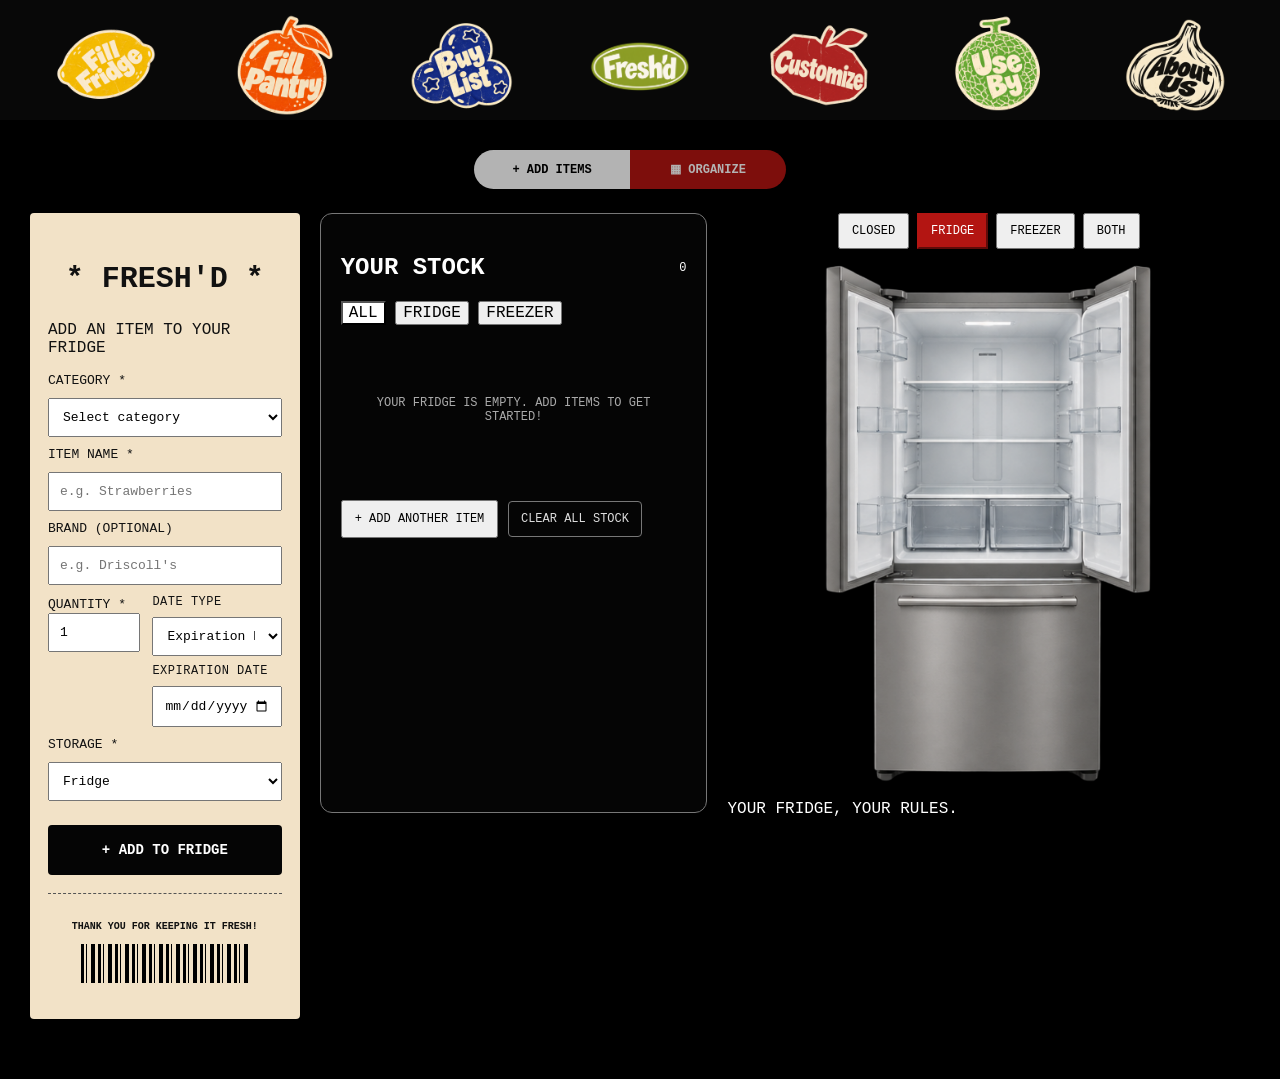
==== fill-fridge.html @ a3919ae3 "Copy Fresh'd from Mini Project 2 as the starting point Files copied unchanged from alisabhrs/mini-pr" ====
<!DOCTYPE html>
<html lang="en">
<head>
  <meta charset="UTF-8">
  <meta name="viewport" content="width=device-width, initial-scale=1.0">
  <title>Fill Fridge | Fresh'd</title>

  <link rel="stylesheet" href="css/style.css">
  <link rel="stylesheet" href="css/fill-fridge.css">

  <script src="js/fill-fridge.js" defer></script>
</head>

<body>

  <!-- NAVIGATION -->
  <header class="site-header">
    <nav class="sticker-nav" aria-label="Main navigation">

      <a href="fill-fridge.html">
        <img src="images/fill-fridge-button.png" alt="Fill Fridge">
      </a>

      <a href="fill-pantry.html">
        <img src="images/fill-pantry-button.png" alt="Fill Pantry">
      </a>

      <a href="buy-list.html">
        <img src="images/buy-list-button.png" alt="Buy List">
      </a>

      <a href="index.html" class="logo-link">
        <img src="images/freshd-logo.png" alt="Fresh'd Home">
      </a>

      <a href="customize.html">
        <img src="images/customize-button.png" alt="Customize">
      </a>

      <a href="use-by.html">
        <img src="images/use-by-button.png" alt="Use By">
      </a>

      <a href="about.html">
        <img src="images/about-button.png" alt="About Us">
      </a>

    </nav>
  </header>


  <main class="fridge-page">

    <!-- ADD ITEMS / ORGANIZE BUTTONS -->
    <div class="mode-switch" role="group" aria-label="Fridge mode">

      <button
        type="button"
        id="add-mode-btn"
        class="mode-btn active"
        aria-pressed="true">
        + ADD ITEMS
      </button>

      <button
        type="button"
        id="organize-mode-btn"
        class="mode-btn organize-btn"
        aria-pressed="false">
        ▦ ORGANIZE
      </button>

    </div>


    <div class="fridge-layout">

      <!-- LEFT: RECEIPT FORM -->
      <section class="receipt-panel" id="receipt-panel">

        <div class="receipt-header">
          <h1>* FRESH'D *</h1>
          <p>ADD AN ITEM TO YOUR FRIDGE</p>
        </div>

        <form id="food-form">

          <label for="food-category">CATEGORY *</label>
          <select id="food-category" required>
            <option value="">Select category</option>
            <option value="Fruit">Fruit</option>
            <option value="Vegetables">Vegetables</option>
            <option value="Dairy">Dairy & Eggs</option>
            <option value="Meat">Meat & Seafood</option>
            <option value="Drinks">Drinks</option>
            <option value="Frozen">Frozen Foods</option>
            <option value="Snacks">Snacks</option>
            <option value="Other">Other</option>
          </select>

          <label for="food-name">ITEM NAME *</label>
          <input
            type="text"
            id="food-name"
            placeholder="e.g. Strawberries"
            required
          >

          <label for="food-brand">BRAND (OPTIONAL)</label>
          <input
            type="text"
            id="food-brand"
            placeholder="e.g. Driscoll's"
          >

          <div class="form-row">

            <div>
              <label for="food-quantity">QUANTITY *</label>
              <input
                type="number"
                id="food-quantity"
                min="1"
                value="1"
                required
              >
            </div>

           
<div class="date-section">

  <label for="date-type">DATE TYPE</label>

  <select id="date-type">
    <option value="expiration">Expiration Date</option>
    <option value="purchased">Purchase Date</option>
    <option value="production">Production Date</option>
    <option value="none">No Date</option>
  </select>

  <div id="date-input-container">
    <label for="food-date" id="date-label">
      EXPIRATION DATE
    </label>

    <input type="date" id="food-date">
  </div>

</div>


          </div>

          <label for="storage">STORAGE *</label>
          <select id="storage" required>
            <option value="fridge">Fridge</option>
            <option value="freezer">Freezer</option>
          </select>

          <button type="submit" class="receipt-submit">
            + ADD TO FRIDGE
          </button>

        </form>

        <div class="receipt-footer">
          <p>THANK YOU FOR KEEPING IT FRESH!</p>
          <div class="barcode" aria-hidden="true"></div>
        </div>

      </section>


      <!-- MIDDLE: YOUR STOCK -->
      <section class="stock-panel" id="stock-panel">

        <div class="stock-heading">
          <h2>YOUR STOCK</h2>
          <span id="stock-count">0</span>
        </div>

        <div class="stock-filters" role="group" aria-label="Filter stock">
          <button type="button" class="filter-btn active" data-filter="all">
            ALL
          </button>

          <button type="button" class="filter-btn" data-filter="fridge">
            FRIDGE
          </button>

          <button type="button" class="filter-btn" data-filter="freezer">
            FREEZER
          </button>
        </div>

        <p class="organize-instructions" id="organize-instructions" hidden>
          Drag your food onto a shelf to organize your fridge!
        </p>

        <div id="stock-list" class="stock-list" aria-live="polite">
          <!-- Food items appear here through JavaScript -->
        </div>

        <button type="button" id="add-another-btn" class="add-another-btn">
          + ADD ANOTHER ITEM
        </button>

      </section>


      <!-- RIGHT: FRIDGE -->
      <section class="fridge-panel" aria-label="Interactive refrigerator">

        <div class="fridge-view-buttons" role="group" aria-label="Fridge view">

          <button type="button" data-view="closed">
            CLOSED
          </button>

          <button type="button" data-view="fridge" class="active">
            FRIDGE
          </button>

          <button type="button" data-view="freezer">
            FREEZER
          </button>

          <button type="button" data-view="both">
            BOTH
          </button>

        </div>

        <div class="fridge-container" id="fridge-container">

          <img
            id="fridge-image"
            src="images/fridge-opened.png"
            alt="Open stainless steel refrigerator"
            draggable="false"
          >

          <!-- Shelf drop zones -->
          <div class="drop-zone shelf-top"
               data-shelf="top"
               aria-label="Top shelf"></div>

          <div class="drop-zone shelf-middle"
               data-shelf="middle"
               aria-label="Middle shelf"></div>

          <div class="drop-zone shelf-bottom"
               data-shelf="bottom"
               aria-label="Bottom shelf"></div>

          <div class="drop-zone shelf-freezer"
               data-shelf="freezer"
               aria-label="Freezer drawer"></div>

        </div>

        <p class="fridge-hint">
          YOUR FRIDGE, YOUR RULES.
        </p>

      </section>

    </div>

  </main>

</body>
</html>
---- css/style.css ----
/* =========================================
   FRESH'D — GLOBAL STYLES
========================================= */

:root {
  --black: #0b0b0b;
  --cream: #f5f0e6;
  --olive: #687b43;
  --green: #8d9e26;
  --red: #c63e31;
  --yellow: #f0c65a;
  --muted: #aaa69d;
}

* {
  box-sizing: border-box;
}

html {
  scroll-behavior: smooth;
}

body {
  margin: 0;
  background: var(--black);
  color: var(--cream);
  font-family: Arial, Helvetica, sans-serif;
}

a {
  color: inherit;
}

button,
input,
select {
  font: inherit;
}

::selection {
  background: var(--yellow);
  color: var(--black);
}

/* =========================================
   SHARED STICKER NAVIGATION
========================================= */

.site-header {
  width: 100%;
  max-width: 1600px;
  margin: 0 auto;
  padding: 18px 40px 12px;
  position: relative;
  z-index: 100;
  background: #080808;
}

.sticker-nav {
  width: 100%;
  display: flex;
  align-items: center;
  justify-content: space-between;
  gap: clamp(4px, 1vw, 16px);
}

.sticker-nav a {
  display: flex;
  align-items: center;
  justify-content: center;
  flex: 1 1 0;
  min-width: 0;
  text-decoration: none;
  background: transparent;
  border: none;
  transition: transform 0.25s ease;
}

.sticker-nav a:hover {
  transform: translateY(-6px) rotate(-3deg);
}

.sticker-nav a:focus-visible {
  outline: 2px dashed var(--cream);
  outline-offset: 5px;
  border-radius: 8px;
}

.sticker-nav img {
  display: block;
  width: clamp(58px, 8vw, 120px);
  height: clamp(58px, 8vw, 120px);
  object-fit: contain;
}

.sticker-nav a[aria-current="page"] img {
  filter: drop-shadow(0 4px 0 rgba(255,255,255,0.12));
}

/* =========================================
   HOMEPAGE HERO
========================================= */

.home-hero {
  min-height: 730px;
  max-width: 1500px;
  margin: 0 auto;
  padding: 75px 7% 105px;
  display: grid;
  grid-template-columns: 1.1fr 0.9fr;
  align-items: center;
  gap: 45px;
  position: relative;
}

.home-hero-copy {
  position: relative;
  z-index: 2;
}

.home-eyebrow {
  font-size: 11px;
  font-weight: 800;
  letter-spacing: 3px;
  line-height: 1.7;
  text-transform: uppercase;
}

.home-hero h1 {
  margin: 28px 0;
  font-size: clamp(75px, 10vw, 155px);
  font-weight: 900;
  letter-spacing: -9px;
  line-height: 0.82;
}

.home-hero h1 span {
  color: var(--green);
}

.home-tagline {
  font-size: clamp(15px, 1.7vw, 23px);
  font-weight: 900;
  letter-spacing: 1px;
}

.home-description {
  max-width: 440px;
  color: #c8c5bd;
  font-size: 15px;
  line-height: 1.9;
}

.home-hero-actions {
  display: flex;
  flex-wrap: wrap;
  align-items: center;
  gap: 16px;
  margin-top: 30px;
}

.home-primary-btn {
  display: inline-flex;
  align-items: center;
  justify-content: center;
  padding: 17px 24px;
  background: var(--green);
  border: 2px solid var(--green);
  color: var(--black);
  font-size: 12px;
  font-weight: 900;
  letter-spacing: 1px;
  text-decoration: none;
  transition: transform 0.25s, background 0.25s;
}

.home-primary-btn:hover {
  background: var(--yellow);
  border-color: var(--yellow);
  transform: translateY(-4px);
}

.home-secondary-btn {
  font-size: 12px;
  font-weight: 900;
  letter-spacing: 1px;
  text-decoration: none;
  border-bottom: 2px solid var(--cream);
  padding-bottom: 6px;
}

.home-secondary-btn:hover {
  color: var(--yellow);
  border-color: var(--yellow);
}

.home-small-note {
  margin-top: 32px;
  font-size: 10px;
  color: var(--muted);
  letter-spacing: 3px;
}

/* =========================================
   INTERACTIVE FRIDGE
========================================= */

.home-fridge-area {
  position: relative;
  display: flex;
  flex-direction: column;
  align-items: center;
  justify-content: center;
  min-width: 0;
}

.home-fridge-button {
  display: block;
  width: min(100%, 430px);
  border: 0;
  padding: 0;
  background: transparent;
  cursor: pointer;
  filter: drop-shadow(0 28px 25px rgba(0,0,0,0.7));
  transition: transform 0.3s ease;
}

.home-fridge-button:hover {
  transform: scale(1.04) rotate(-1deg);
}

.home-fridge-button:focus-visible {
  outline: 3px dashed var(--yellow);
  outline-offset: 8px;
}

.home-fridge-button img {
  display: block;
  width: 100%;
  height: auto;
  max-height: 580px;
  object-fit: contain;
}

.home-fridge-sticker {
  position: absolute;
  top: 4%;
  right: 0;
  z-index: 2;
  width: 115px;
  height: 115px;
  display: flex;
  flex-direction: column;
  align-items: center;
  justify-content: center;
  background: var(--red);
  color: var(--cream);
  border: 3px dashed var(--cream);
  border-radius: 50%;
  font-size: 18px;
  font-weight: 900;
  text-align: center;
  transform: rotate(15deg);
  pointer-events: none;
}

.home-fridge-sticker span {
  font-size: 30px;
}

.home-fridge-hint {
  font-size: 10px;
  letter-spacing: 3px;
  color: var(--muted);
  text-align: center;
  margin-top: 24px;
}

/* =========================================
   MARQUEE
========================================= */

.home-marquee {
  overflow: hidden;
  background: var(--green);
  color: var(--black);
  padding: 19px 0;
  border-top: 2px solid var(--black);
  border-bottom: 2px solid var(--black);
}

.home-marquee-track {
  width: max-content;
  white-space: nowrap;
  font-size: clamp(18px, 3vw, 32px);
  font-weight: 900;
  letter-spacing: 4px;
  animation: freshdMarquee 22s linear infinite;
}

@keyframes freshdMarquee {
  from {
    transform: translateX(0);
  }

  to {
    transform: translateX(-50%);
  }
}

/* =========================================
   FEATURES
========================================= */

.home-features {
  max-width: 1500px;
  margin: 0 auto;
  padding: 110px 7%;
}

.home-section-heading {
  display: flex;
  align-items: end;
  justify-content: space-between;
  gap: 30px;
  margin-bottom: 45px;
}

.home-section-heading h2,
.home-stock-copy h2 {
  margin: 18px 0 0;
  font-size: clamp(50px, 7vw, 100px);
  font-weight: 900;
  letter-spacing: -5px;
  line-height: 0.9;
}

.home-section-heading h2 span,
.home-stock-copy h2 span {
  color: var(--green);
}

.home-section-heading > p {
  max-width: 270px;
  font-size: 12px;
  font-weight: 800;
  letter-spacing: 1px;
  line-height: 1.8;
}

.home-feature-grid {
  display: grid;
  grid-template-columns: repeat(4, minmax(0, 1fr));
  gap: 14px;
}

.home-feature-card {
  position: relative;
  display: flex;
  flex-direction: column;
  min-height: 360px;
  padding: 27px;
  text-decoration: none;
  border: 2px solid transparent;
  overflow: hidden;
  transition: transform 0.3s ease, box-shadow 0.3s ease;
}

.home-feature-card:hover {
  transform: translateY(-10px) rotate(-1deg);
  box-shadow: 10px 12px 0 rgba(255,255,255,0.1);
}

.feature-green {
  background: var(--green);
  color: #10140b;
}

.feature-cream {
  background: #e9dfc8;
  color: #17140e;
}

.feature-red {
  background: #c94d3d;
  color: #fff5e6;
}

.feature-dark {
  background: #292c22;
  color: #f5f0e6;
  border-color: #69764b;
}

.feature-number {
  font-size: 10px;
  font-weight: 900;
  letter-spacing: 2px;
}

.feature-icon {
  margin: 25px 0 12px;
  font-size: 65px;
}

.home-feature-card h3 {
  margin: 0 0 20px;
  font-size: clamp(32px, 3vw, 47px);
  font-weight: 900;
  line-height: 0.95;
  letter-spacing: -2px;
}

.home-feature-card p {
  max-width: 230px;
  margin: 0 0 30px;
  font-size: 13px;
  line-height: 1.7;
}

.feature-arrow {
  position: absolute;
  right: 23px;
  bottom: 18px;
  font-size: 28px;
  font-weight: 900;
}

/* =========================================
   STOCK SECTION
========================================= */

.home-stock-section {
  display: grid;
  grid-template-columns: 1fr 0.85fr;
  align-items: center;
  gap: 70px;
  padding: 110px max(7%, calc((100% - 1290px) / 2));
  background: #1a1e15;
}

.home-stock-copy > p:not(.home-eyebrow) {
  max-width: 430px;
  margin: 30px 0;
  color: #d0d1c7;
  font-size: 15px;
  line-height: 1.9;
}

/* =========================================
   RECEIPT
========================================= */

.home-stock-receipt {
  width: min(100%, 370px);
  justify-self: center;
  padding: 35px 30px;
  background: #f1e7d1;
  color: #17140e;
  text-align: center;
  box-shadow: 12px 12px 0 rgba(0,0,0,0.25);
  transform: rotate(2deg);
}

.home-receipt-top {
  font-size: 13px;
  font-weight: 900;
  letter-spacing: 4px;
}

.home-stock-receipt h3 {
  margin: 25px 0 15px;
  font-size: 50px;
  font-weight: 900;
  line-height: 0.9;
  letter-spacing: -2px;
}

.home-receipt-sub {
  font-size: 10px;
  font-weight: 800;
  letter-spacing: 2px;
}

.home-receipt-rule {
  border-top: 2px dashed #28231c;
  margin: 27px 0;
}

.home-receipt-line {
  display: flex;
  justify-content: space-between;
  align-items: center;
  gap: 15px;
  margin: 17px 0;
  font-size: 12px;
  font-weight: 800;
  letter-spacing: 1px;
}

.home-receipt-line strong {
  font-size: 22px;
}

.home-receipt-total {
  font-size: 14px;
}

.home-barcode {
  height: 65px;
  margin: 32px 0 18px;
  background: repeating-linear-gradient(
    90deg,
    #17140e 0px,
    #17140e 2px,
    transparent 2px,
    transparent 5px,
    #17140e 5px,
    #17140e 9px,
    transparent 9px,
    transparent 12px
  );
}

.home-receipt-bottom {
  font-size: 10px;
  font-weight: 900;
  letter-spacing: 1px;
}

/* =========================================
   FINAL CTA
========================================= */

.home-final-cta {
  padding: 125px 20px;
  text-align: center;
}

.home-final-cta h2 {
  margin: 20px 0;
  font-size: clamp(75px, 13vw, 180px);
  font-weight: 900;
  line-height: 0.85;
  letter-spacing: -8px;
}

.home-final-cta h2 span {
  color: var(--red);
}

.home-final-cta > p:not(.home-eyebrow) {
  margin: 28px 0;
  font-size: 12px;
  font-weight: 900;
  letter-spacing: 2px;
}

.home-footer {
  display: flex;
  justify-content: space-between;
  align-items: center;
  flex-wrap: wrap;
  gap: 15px;
  padding: 28px 7%;
  border-top: 1px solid #393939;
  font-size: 10px;
  font-weight: 800;
  letter-spacing: 2px;
}

.home-footer a {
  text-decoration: none;
}

.home-footer a:hover {
  color: var(--green);
}

/* =========================================
   TABLET
========================================= */

@media (max-width: 1050px) {
  .home-hero {
    padding: 70px 5%;
    gap: 20px;
  }

  .home-hero h1 {
    font-size: clamp(65px, 9vw, 110px);
    letter-spacing: -5px;
  }

  .home-feature-grid {
    grid-template-columns: repeat(2, minmax(0, 1fr));
  }

  .home-feature-card {
    min-height: 320px;
  }

  .home-stock-section {
    padding: 85px 6%;
    gap: 35px;
  }
}

/* =========================================
   MOBILE
========================================= */

@media (max-width: 700px) {
  .site-header {
    padding: 12px;
  }

  .sticker-nav {
    justify-content: flex-start;
    gap: 8px;
    overflow-x: auto;
    padding-bottom: 8px;
    scrollbar-width: thin;
  }

  .sticker-nav a {
    flex: 0 0 64px;
  }

  .sticker-nav img {
    width: 64px;
    height: 64px;
  }

  .home-hero {
    min-height: auto;
    grid-template-columns: 1fr;
    padding: 65px 7% 75px;
    text-align: center;
  }

  .home-hero h1 {
    font-size: clamp(65px, 14vw, 110px);
    letter-spacing: -5px;
  }

  .home-description {
    margin-left: auto;
    margin-right: auto;
  }

  .home-hero-actions {
    justify-content: center;
  }

  .home-fridge-area {
    margin-top: 30px;
  }

  .home-fridge-button {
    max-width: 310px;
  }

  .home-fridge-sticker {
    right: 5%;
    width: 90px;
    height: 90px;
    font-size: 14px;
  }

  .home-features {
    padding: 75px 6%;
  }

  .home-section-heading {
    display: block;
  }

  .home-section-heading h2,
  .home-stock-copy h2 {
    font-size: clamp(48px, 11vw, 80px);
    letter-spacing: -3px;
  }

  .home-feature-grid {
    grid-template-columns: 1fr;
  }

  .home-feature-card {
    min-height: 290px;
  }

  .home-stock-section {
    grid-template-columns: 1fr;
    padding: 80px 7%;
    text-align: center;
  }

  .home-stock-copy > p:not(.home-eyebrow) {
    margin-left: auto;
    margin-right: auto;
  }

  .home-stock-receipt {
    margin-top: 20px;
  }

  .home-final-cta {
    padding: 95px 5%;
  }

  .home-final-cta h2 {
    font-size: clamp(65px, 15vw, 115px);
    letter-spacing: -4px;
  }

  .home-footer {
    justify-content: center;
    text-align: center;
  }
}

/* =========================================
   ACCESSIBILITY
========================================= */

@media (prefers-reduced-motion: reduce) {
  *,
  *::before,
  *::after {
    animation-duration: 0.01ms !important;
    transition-duration: 0.01ms !important;
    scroll-behavior: auto !important;
  }
}

/* =========================================
   FRESH'D — MOBILE RESPONSIVE FIXES
   Add to the BOTTOM of css/style.css
========================================= */

/* Prevent horizontal overflow */
html,
body {
  max-width: 100%;
  overflow-x: hidden;
}

img {
  max-width: 100%;
}

/* TABLET */
@media (max-width: 900px) {

  .home-hero {
    grid-template-columns: 1fr;
    text-align: center;
    padding: 60px 6%;
    gap: 35px;
  }

  .home-hero h1 {
    font-size: clamp(60px, 11vw, 100px);
    letter-spacing: -4px;
  }

  .home-description {
    margin-left: auto;
    margin-right: auto;
  }

  .home-hero-actions {
    justify-content: center;
  }

  .home-fridge-button {
    max-width: 350px;
  }

  .home-feature-grid {
    grid-template-columns: repeat(2, minmax(0, 1fr));
  }

  .home-stock-section {
    grid-template-columns: 1fr;
    text-align: center;
  }

  .home-stock-copy > p:not(.home-eyebrow) {
    margin-left: auto;
    margin-right: auto;
  }

}

/* MOBILE */
@media (max-width: 600px) {

  /* NAVIGATION */
  .site-header {
    padding: 10px 8px;
  }

  .sticker-nav {
    display: flex;
    flex-wrap: nowrap;
    justify-content: flex-start;
    gap: 10px;
    overflow-x: auto;
    padding: 8px 5px 12px;
    scrollbar-width: thin;
    -webkit-overflow-scrolling: touch;
  }

  .sticker-nav a {
    flex: 0 0 65px;
  }

  .sticker-nav img {
    width: 65px;
    height: 65px;
    object-fit: contain;
  }

  /* HERO */
  .home-hero {
    min-height: auto;
    grid-template-columns: 1fr;
    padding: 45px 20px 65px;
    gap: 35px;
    text-align: center;
  }

  .home-hero h1 {
    font-size: clamp(52px, 14vw, 78px);
    letter-spacing: -3px;
    line-height: 0.95;
    overflow-wrap: anywhere;
  }

  .home-eyebrow {
    font-size: 9px;
    letter-spacing: 2px;
  }

  .home-tagline {
    font-size: 14px;
    line-height: 1.6;
  }

  .home-description {
    font-size: 14px;
    line-height: 1.7;
  }

  .home-hero-actions {
    flex-direction: column;
    align-items: stretch;
    gap: 20px;
  }

  .home-primary-btn {
    width: 100%;
    text-align: center;
  }

  .home-secondary-btn {
    align-self: center;
  }

  /* FRIDGE */
  .home-fridge-area {
    width: 100%;
    margin-top: 20px;
  }

  .home-fridge-button {
    width: 100%;
    max-width: 270px;
  }

  .home-fridge-button img {
    max-height: 400px;
    object-fit: contain;
  }

  .home-fridge-sticker {
    width: 75px;
    height: 75px;
    right: 2%;
    top: 0;
    font-size: 12px;
  }

  .home-fridge-sticker span {
    font-size: 20px;
  }

  .home-fridge-hint {
    font-size: 9px;
    letter-spacing: 2px;
  }

  /* MARQUEE */
  .home-marquee {
    padding: 12px 0;
  }

  .home-marquee-track {
    font-size: 18px;
  }

  /* FEATURE CARDS */
  .home-features {
    padding: 65px 20px;
  }

  .home-section-heading {
    display: block;
    text-align: center;
  }

  .home-section-heading h2,
  .home-stock-copy h2 {
    font-size: clamp(42px, 11vw, 65px);
    letter-spacing: -2px;
  }

  .home-section-heading > p {
    max-width: none;
    margin-top: 20px;
  }

  .home-feature-grid {
    grid-template-columns: 1fr;
    gap: 15px;
  }

  .home-feature-card {
    min-height: 280px;
    padding: 25px;
  }

  .home-feature-card h3 {
    font-size: 40px;
  }

  .feature-icon {
    font-size: 50px;
    margin: 15px 0;
  }

  /* INVENTORY RECEIPT */
  .home-stock-section {
    grid-template-columns: 1fr;
    padding: 65px 20px;
    gap: 40px;
  }

  .home-stock-receipt {
    width: 100%;
    max-width: 340px;
    padding: 30px 22px;
    transform: none;
  }

  .home-stock-receipt h3 {
    font-size: 40px;
  }

  /* FINAL SECTION */
  .home-final-cta {
    padding: 75px 20px;
  }

  .home-final-cta h2 {
    font-size: clamp(55px, 14vw, 90px);
    letter-spacing: -3px;
  }

  /* FOOTER */
  .home-footer {
    flex-direction: column;
    align-items: center;
    gap: 12px;
    padding: 25px 20px;
    text-align: center;
  }

}

/* VERY SMALL PHONES */
@media (max-width: 380px) {

  .home-hero h1 {
    font-size: 48px;
  }

  .home-fridge-button {
    max-width: 230px;
  }

  .home-feature-card h3 {
    font-size: 35px;
  }

  .home-final-cta h2 {
    font-size: 52px;
  }

}

/* =========================================
   FRESH'D — MOBILE NAVIGATION FIX
   Fit all 7 stickers on one row
========================================= */

@media (max-width: 600px) {

  .site-header {
    width: 100%;
    padding: 10px 5px;
  }

  .sticker-nav {
    display: grid;
    grid-template-columns: repeat(7, minmax(0, 1fr));
    align-items: center;
    justify-items: center;
    gap: 2px;
    width: 100%;
    overflow: visible;
    padding: 0;
  }

  .sticker-nav a {
    display: flex;
    width: 100%;
    min-width: 0;
    justify-content: center;
    align-items: center;
  }

  .sticker-nav img {
    width: 100%;
    max-width: 52px;
    height: auto;
    aspect-ratio: 1 / 1;
    object-fit: contain;
  }

  .sticker-nav a:hover {
    transform: scale(1.08);
  }

}

/* EXTRA SMALL PHONES */
@media (max-width: 380px) {

  .sticker-nav {
    gap: 0;
  }

  .sticker-nav img {
    max-width: 44px;
  }

}
---- css/fill-fridge.css ----
:root{--red:#b31512;--cream:#f5ead8;--ink:#080808;--line:#666;--mono:'Courier New',Courier,monospace}*{box-sizing:border-box}body{margin:0;background:#000;color:#fff;font-family:var(--mono)}button,input,select{font:inherit}button{cursor:pointer}button:focus-visible,a:focus-visible,input:focus-visible,select:focus-visible{outline:3px solid #eeb54e;outline-offset:3px}.site-header{padding:14px 22px 4px}.sticker-nav{max-width:1480px;margin:auto;display:flex;justify-content:space-around;align-items:center;gap:14px}.sticker-nav a{display:block;min-width:0}.sticker-nav img{width:100%;max-width:145px;height:106px;object-fit:contain;transition:transform .2s}.sticker-nav .brand img{max-width:170px}.sticker-nav a:hover img{transform:rotate(-4deg) scale(1.07)}.workspace{max-width:1550px;margin:10px auto 30px;padding:0 22px;display:grid;grid-template-columns:minmax(0,1.13fr) minmax(320px,1fr);gap:20px;align-items:start}.workspace-left{min-width:0}.mode-switch{display:flex;justify-content:center;gap:0;margin:6px 0 20px}.mode-btn{min-width:156px;border:1px solid #eee;background:#fff;color:#000;padding:13px 16px;font-size:12px;font-weight:900}.mode-btn:first-child{border-radius:999px 0 0 999px}.mode-btn:last-child{border-radius:0 999px 999px 0;background:var(--red);color:white;border-color:var(--red)}.mode-btn.is-active{box-shadow:inset 0 0 0 3px rgba(0,0,0,.15)}.mode-btn:not(.is-active){opacity:.7}.panels{display:grid;grid-template-columns:minmax(0,1fr) minmax(0,1fr);gap:15px;align-items:start}.receipt{color:#111;padding:30px 22px 24px;min-width:0;background-color:var(--cream);background-image:repeating-linear-gradient(22deg,rgba(105,75,40,.028) 0 2px,transparent 2px 9px);clip-path:polygon(0 1%,2% 0,4% 1%,6% 0,8% 1%,10% 0,12% 1%,14% 0,16% 1%,18% 0,20% 1%,22% 0,24% 1%,26% 0,28% 1%,30% 0,32% 1%,34% 0,36% 1%,38% 0,40% 1%,42% 0,44% 1%,46% 0,48% 1%,50% 0,52% 1%,54% 0,56% 1%,58% 0,60% 1%,62% 0,64% 1%,66% 0,68% 1%,70% 0,72% 1%,74% 0,76% 1%,78% 0,80% 1%,82% 0,84% 1%,86% 0,88% 1%,90% 0,92% 1%,94% 0,96% 1%,98% 0,100% 1%,100% 99%,98% 100%,96% 99%,94% 100%,92% 99%,90% 100%,88% 99%,86% 100%,84% 99%,82% 100%,80% 99%,78% 100%,76% 99%,74% 100%,72% 99%,70% 100%,68% 99%,66% 100%,64% 99%,62% 100%,60% 99%,58% 100%,56% 99%,54% 100%,52% 99%,50% 100%,48% 99%,46% 100%,44% 99%,42% 100%,40% 99%,38% 100%,36% 99%,34% 100%,32% 99%,30% 100%,28% 99%,26% 100%,24% 99%,22% 100%,20% 99%,18% 100%,16% 99%,14% 100%,12% 99%,10% 100%,8% 99%,6% 100%,4% 99%,2% 100%,0 99%)}.receipt h1{text-align:center;font-size:clamp(23px,2.7vw,40px);letter-spacing:-2px;margin:0}.receipt-subtitle{text-align:center;font-weight:bold;font-size:11px}.dash{border-top:1px dashed currentColor;opacity:.65;margin:15px 0 18px}.receipt label{display:block;font-weight:900;font-size:12px;margin:16px 0 6px}.receipt input,.receipt select{width:100%;min-width:0;background:transparent;border:1px solid #8d8170;border-radius:3px;padding:11px 9px;color:#111;font-size:13px}.receipt input[type=file]{font-size:10px;padding:8px 3px}.two-inputs{display:grid;grid-template-columns:1fr 1fr;gap:12px}.field-help{font-size:10px;line-height:1.4}.form-error{font-size:12px;color:#a00;font-weight:bold}.receipt-submit{width:100%;background:#050505;color:white;border:0;border-radius:4px;padding:17px 8px;margin-top:14px;font-size:14px;font-weight:bold}.cancel-edit{background:transparent;border:0;text-decoration:underline;margin:12px auto;display:block}.cancel-edit[hidden]{display:none}.receipt-footer{text-align:center;border-top:1px dashed #555;margin-top:18px;padding-top:17px;font-weight:bold;font-size:10px}.barcode{height:39px;width:72%;margin:12px auto;background:repeating-linear-gradient(90deg,#000 0 3px,transparent 3px 5px,#000 5px 6px,transparent 6px 10px,#000 10px 14px,transparent 14px 17px)}.stock{border:1px solid #777;border-radius:14px;padding:18px 15px 16px;min-width:0}.stock-heading,.fridge-topline{display:flex;align-items:center;justify-content:space-between;gap:10px}.stock h2,.fridge-topline h2{font-size:22px;font-weight:normal;margin:0}.stock-heading span,.fridge-topline span{font-size:12px}.stock .dash{margin:10px 0 14px}.filters{display:flex;gap:5px;flex-wrap:wrap}.filter,.fridge-views button{background:#000;color:white;border:1px solid #777;border-radius:999px;padding:9px 12px;font-size:10px}.filter.is-selected,.fridge-views button.is-selected{background:#fff;color:#000;border-color:#fff}.stock-list{padding:0;margin:15px 0;list-style:none;display:grid;gap:8px}.stock-item{display:grid;grid-template-columns:18px 47px minmax(0,1fr) auto;align-items:center;gap:7px;border:1px solid #666;border-radius:9px;padding:8px 6px;min-height:77px}.stock-item.selected{border-color:var(--red);box-shadow:0 0 0 1px var(--red)}.drag-handle{font-size:20px;opacity:.8;cursor:grab}.food-picture{width:45px;height:48px;object-fit:contain}.food-emoji{font-size:32px;text-align:center}.food-details{min-width:0}.food-name{font-size:12px;font-weight:bold;overflow-wrap:anywhere}.food-meta{font-size:10px;color:#ccc;line-height:1.5}.food-actions{display:flex;flex-direction:column;gap:5px}.food-actions button{background:transparent;color:white;border:1px solid #555;border-radius:4px;font-size:9px;padding:4px}.food-actions .select-food{color:#fff;border-color:#b31512}.empty-state{font-size:12px;line-height:1.5;color:#bbb}.add-another{width:100%;padding:16px 8px;background:transparent;color:white;border:1px dashed #aaa;font-size:12px}.clear-placements{display:block;margin:13px auto 0;background:transparent;color:#aaa;border:0;text-decoration:underline;font-size:10px}.organize-hint{font-size:11px;color:#e8b8b7;line-height:1.5}.fridge-section{min-width:0}.fridge-topline{margin:7px 0 14px}.fridge-views{display:flex;gap:5px;flex-wrap:wrap;justify-content:center}.fridge-stage{position:relative;width:100%;max-width:700px;margin:6px auto;isolation:isolate}.fridge-stage>img{display:block;width:100%;height:auto;object-fit:contain;user-select:none}.shelf-zone{position:absolute;z-index:2;border:1px dashed transparent;border-radius:8px;pointer-events:none}.organizing .shelf-zone{pointer-events:auto;border-color:rgba(255,255,255,.32);background:rgba(255,255,255,.04)}.organizing .shelf-zone.drag-over{background:rgba(179,21,18,.28);border:2px dashed #fff}.placed-foods{position:absolute;inset:0;pointer-events:none;z-index:3}.placed-food{position:absolute;transform:translate(-50%,-50%);width:10%;height:10%;object-fit:contain;filter:drop-shadow(0 2px 3px #333);font-size:clamp(20px,3vw,40px);text-align:center;pointer-events:auto;cursor:pointer}.placed-food img{width:100%;height:100%;object-fit:contain}.placed-food.selected{outline:2px dashed var(--red);border-radius:5px}.fridge-caption{text-align:center;font-size:11px;color:#bbb;line-height:1.6}.shelf-actions{display:flex;flex-wrap:wrap;align-items:center;justify-content:center;gap:8px;font-size:11px}.shelf-actions select,.shelf-actions button{padding:8px;background:#111;color:white;border:1px solid #888;border-radius:5px}.shelf-actions #place-button{background:var(--red);border-color:var(--red)}.workspace.organizing .receipt{display:none}.workspace.organizing .panels{grid-template-columns:1fr}.workspace.organizing .stock{max-width:none}.workspace.organizing .stock-item{grid-template-columns:22px 58px minmax(0,1fr) auto}.workspace.organizing .food-picture{width:55px}.workspace.organizing .food-emoji{font-size:37px}.workspace.organizing .stock-list{grid-template-columns:repeat(auto-fit,minmax(225px,1fr))}.workspace.organizing .add-another{display:none}.workspace.organizing .shelf-actions[hidden]{display:none}@media(max-width:1100px){.workspace{grid-template-columns:1fr}.fridge-stage{max-width:600px}.sticker-nav img{height:84px}}@media(max-width:700px){.site-header{padding:9px}.sticker-nav{gap:5px;flex-wrap:wrap}.sticker-nav a{width:22%}.sticker-nav .brand{width:30%}.sticker-nav img{height:64px}.workspace{padding:0 12px}.panels{grid-template-columns:1fr}.receipt,.stock{max-width:540px;width:100%;margin:auto}.mode-btn{min-width:135px}.fridge-section{margin-top:15px}}@media(prefers-reduced-motion:reduce){*{scroll-behavior:auto!important;transition:none!important}}

/* FRESH'D — FILL FRIDGE LAYOUT FIX */

.fridge-page {
    width: min(100%, 1500px);
    margin: 0 auto;
    padding: 20px 24px 60px;
    box-sizing: border-box;
}

.fridge-layout {
    display: grid;
    grid-template-columns: minmax(0, 1fr) minmax(0, 1fr) minmax(0, 1.5fr);
    align-items: start;
    gap: 20px;
    width: 100%;
}

.receipt-panel,
.stock-panel,
.fridge-panel {
    min-width: 0;
    box-sizing: border-box;
}

.receipt-panel {
    background: #f2e2c7;
    color: #111;
    padding: 28px 22px;
    border-radius: 4px;
}

.receipt-panel form {
    display: flex;
    flex-direction: column;
    gap: 10px;
}

.receipt-panel input,
.receipt-panel select {
    display: block;
    width: 100%;
    max-width: 100%;
    min-width: 0;
    padding: 11px;
    box-sizing: border-box;
}

.form-row {
    display: grid;
    grid-template-columns: 1fr 1.4fr;
    gap: 12px;
}

.form-row > div {
    min-width: 0;
}

.stock-panel {
    background: #050505;
    color: white;
    border: 1px solid #777;
    border-radius: 12px;
    padding: 20px;
}

.fridge-panel {
    width: 100%;
}

.fridge-container {
    position: relative;
    width: 100%;
    max-width: 100%;
}

#fridge-image {
    display: block;
    width: 100%;
    max-width: 100%;
    height: auto;
    object-fit: contain;
}

.mode-switch {
    display: flex;
    justify-content: center;
    margin: 0 0 22px;
    gap: 0;
}

.mode-btn {
    padding: 12px 24px;
    border: 0;
    cursor: pointer;
    font-family: "Courier New", monospace;
    font-weight: bold;
}

#add-mode-btn {
    background: white;
    color: black;
    border-radius: 30px 0 0 30px;
}

#organize-mode-btn {
    background: #b31512;
    color: white;
    border-radius: 0 30px 30px 0;
}

@media (max-width: 1000px) {
    .fridge-layout {
        grid-template-columns: 1fr 1fr;
    }

    .fridge-panel {
        grid-column: 1 / -1;
        max-width: 600px;
        margin: 0 auto;
    }
}

@media (max-width: 650px) {
    .fridge-layout {
        grid-template-columns: 1fr;
    }

    .fridge-panel {
        grid-column: auto;
    }

    .fridge-page {
        padding: 16px;
    }
}


/* FRESH'D — UPDATED FILL FRIDGE PROPORTIONS */

.fridge-page {
    width: 100%;
    max-width: 1600px;
    margin: 0 auto;
    padding: 20px 30px 60px;
    box-sizing: border-box;
}

/* Smaller receipt, wider stock, larger fridge */
.fridge-layout {
    display: grid;
    grid-template-columns:
        minmax(0, 0.8fr)
        minmax(0, 1.15fr)
        minmax(0, 1.55fr);
    gap: 20px;
    align-items: start;
}

/* RECEIPT */
.receipt-panel {
    width: 100%;
    min-width: 0;
    padding: 24px 18px;
    box-sizing: border-box;
}

.receipt-header h1 {
    font-size: 30px;
    text-align: center;
}

.receipt-panel label {
    font-size: 13px;
}

.receipt-panel input,
.receipt-panel select {
    font-size: 13px;
    padding: 10px;
}

/* STOCK */
.stock-panel {
    width: 100%;
    min-width: 0;
    box-sizing: border-box;
    min-height: 600px;
}

/* FRIDGE */
.fridge-panel {
    width: 100%;
    min-width: 0;
    box-sizing: border-box;
}

.fridge-container {
    position: relative;
    width: 100%;
    max-width: 100%;
    margin: 0 auto;
}

#fridge-image {
    display: block;
    width: 100%;
    max-width: 100%;
    height: auto;
    object-fit: contain;
}

/* Keep navigation above page content */
.site-header {
    position: relative;
    z-index: 10;
}

.sticker-nav {
    display: flex;
    align-items: center;
    justify-content: space-between;
    gap: clamp(4px, 1vw, 16px);
}

.sticker-nav a {
    display: flex;
    flex: 1 1 0;
    min-width: 0;
    align-items: center;
    justify-content: center;
}

.sticker-nav img {
    display: block;
    width: clamp(58px, 8vw, 120px);
    height: clamp(58px, 8vw, 120px);
    object-fit: contain;
}

@media (max-width: 950px) {
    .sticker-nav img {
        width: clamp(58px, 8vw, 76px);
        height: clamp(58px, 8vw, 76px);
    }
}

/* Place mode buttons below navigation */
.mode-switch {
    position: relative;
    z-index: 1;
    margin: 10px auto 24px;
}

/* FRIDGE VIEW BUTTONS */
.fridge-view-buttons {
    display: flex;
    justify-content: center;
    gap: 8px;
    flex-wrap: wrap;
    margin-bottom: 12px;
}

.fridge-view-buttons button {
    padding: 9px 12px;
    font-family: "Courier New", monospace;
    font-size: 12px;
    cursor: pointer;
}

/* TABLET */
@media (max-width: 1050px) {
    .fridge-layout {
        grid-template-columns: 1fr 1fr;
    }

    .fridge-panel {
        grid-column: 1 / -1;
        max-width: 650px;
        margin: 0 auto;
    }
}

/* MOBILE */
@media (max-width: 650px) {
    .fridge-layout {
        grid-template-columns: 1fr;
    }

    .fridge-panel {
        grid-column: auto;
    }

    .stock-panel {
        min-height: 350px;
    }

}

/* BUTTON INTERACTIONS */

.receipt-panel[hidden],
.organize-instructions[hidden],
#stock-list [hidden] {
    display: none !important;
}

.fridge-layout:has(.stock-panel.organize-mode) {
    grid-template-columns: minmax(0, 1fr) minmax(0, 1.5fr);
}

.stock-panel.organize-mode {
    grid-column: 1;
}

@media (max-width: 600px) {
    .sticker-nav {
        justify-content: flex-start;
        gap: 8px;
        overflow-x: auto;
        flex-wrap: nowrap;
        scrollbar-width: thin;
    }

    .sticker-nav a {
        flex: 0 0 64px;
    }

    .sticker-nav img {
        width: 64px;
        height: 64px;
    }
}

.fridge-layout:has(.stock-panel.organize-mode) .fridge-panel {
    grid-column: 2;
}

.mode-btn,
.filter-btn,
.fridge-view-buttons button {
    cursor: pointer;
}

.fridge-view-buttons button.active {
    background: #b31512;
    color: white;
    border-color: #b31512;
}

.filter-btn.active {
    background: white;
    color: black;
}

.mode-switch {
    transform: translateX(-10px);
}

/* ==========================================
   FRESH'D — YOUR STOCK CARD DESIGN FIX
   ========================================== */

.stock-list {
    display: flex;
    flex-direction: column;
    gap: 14px;
    margin-top: 24px;
}

.stock-item {
    display: grid;
    grid-template-columns: 44px minmax(0, 1fr);
    gap: 12px;
    align-items: center;
    padding: 16px;
    background: #101010;
    border: 1px solid #555;
    border-radius: 12px;
    color: #fff;
    box-sizing: border-box;
    width: 100%;
}

.food-emoji {
    display: flex;
    align-items: center;
    justify-content: center;
    font-size: 32px;
    width: 44px;
    height: 44px;
    grid-column: 1;
    grid-row: 1;
}

.food-details {
    grid-column: 2;
    grid-row: 1;
    min-width: 0;
    width: 100%;
}

.food-details strong {
    display: block;
    font-size: 16px;
    line-height: 1.3;
    overflow-wrap: anywhere;
    margin-bottom: 6px;
}

.food-meta {
    display: block;
    font-size: 11px;
    line-height: 1.6;
    color: #bbb;
    overflow-wrap: anywhere;
    white-space: normal;
}

.food-actions {
    grid-column: 1 / -1;
    grid-row: 2;
    display: flex;
    flex-direction: row;
    gap: 8px;
    width: 100%;
}

.food-actions button {
    flex: 1;
    min-width: 0;
    padding: 9px 6px;
    background: transparent;
    border: 1px solid #777;
    border-radius: 5px;
    color: white;
    font-family: "Courier New", monospace;
    font-size: 11px;
    font-weight: bold;
    cursor: pointer;
}

.food-actions button:hover {
    background: #b31512;
    border-color: #b31512;
    color: white;
}

.food-picture {
    width: 42px;
    height: 42px;
    object-fit: contain;
}

.stock-item.selected {
    border-color: #b31512;
}

.stock-empty {
    padding: 35px 10px;
    text-align: center;
    color: #aaa;
    font-size: 12px;
}

/* Extra stock buttons */

.add-another-btn,
.clear-stock-btn {
    display: inline-block;
    width: auto;
    max-width: 100%;
    padding: 10px 12px;
    margin-top: 14px;
    font-family: "Courier New", monospace;
    font-size: 12px;
    cursor: pointer;
}

.clear-stock-btn {
    background: transparent;
    color: #ddd;
    border: 1px solid #777;
    border-radius: 4px;
}

.clear-stock-btn:hover {
    background: #b31512;
    border-color: #b31512;
    color: white;
}

/* DRAGGABLE FOOD INSIDE FRIDGE */

#fridge-container {
    position: relative;
}

#placed-foods {
    position: absolute;
    inset: 0;
    pointer-events: none;
    z-index: 5;
}

.placed-food {
    position: absolute;
    pointer-events: auto;
    cursor: grab !important;
    touch-action: none;
    user-select: none;
    z-index: 6;
}

.placed-food:active {
    cursor: grabbing !important;
    transform: translate(-50%, -50%) scale(1.15) !important;
}

.drop-zone {
    z-index: 2;
}

.drop-zone.drag-over {
    outline: 2px dashed #b31512;
    background: rgba(179, 21, 18, 0.15);
}

/* DATE TYPE SELECTOR */

.date-section {
    display: flex;
    flex-direction: column;
    gap: 8px;
    min-width: 0;
}

.date-section select,
.date-section input {
    width: 100%;
    min-width: 0;
    box-sizing: border-box;
}

#date-input-container {
    display: flex;
    flex-direction: column;
    gap: 8px;
}

#date-input-container[hidden] {
    display: none !important;
}

.date-section label {
    font-size: 12px;
    letter-spacing: 0.5px;
}
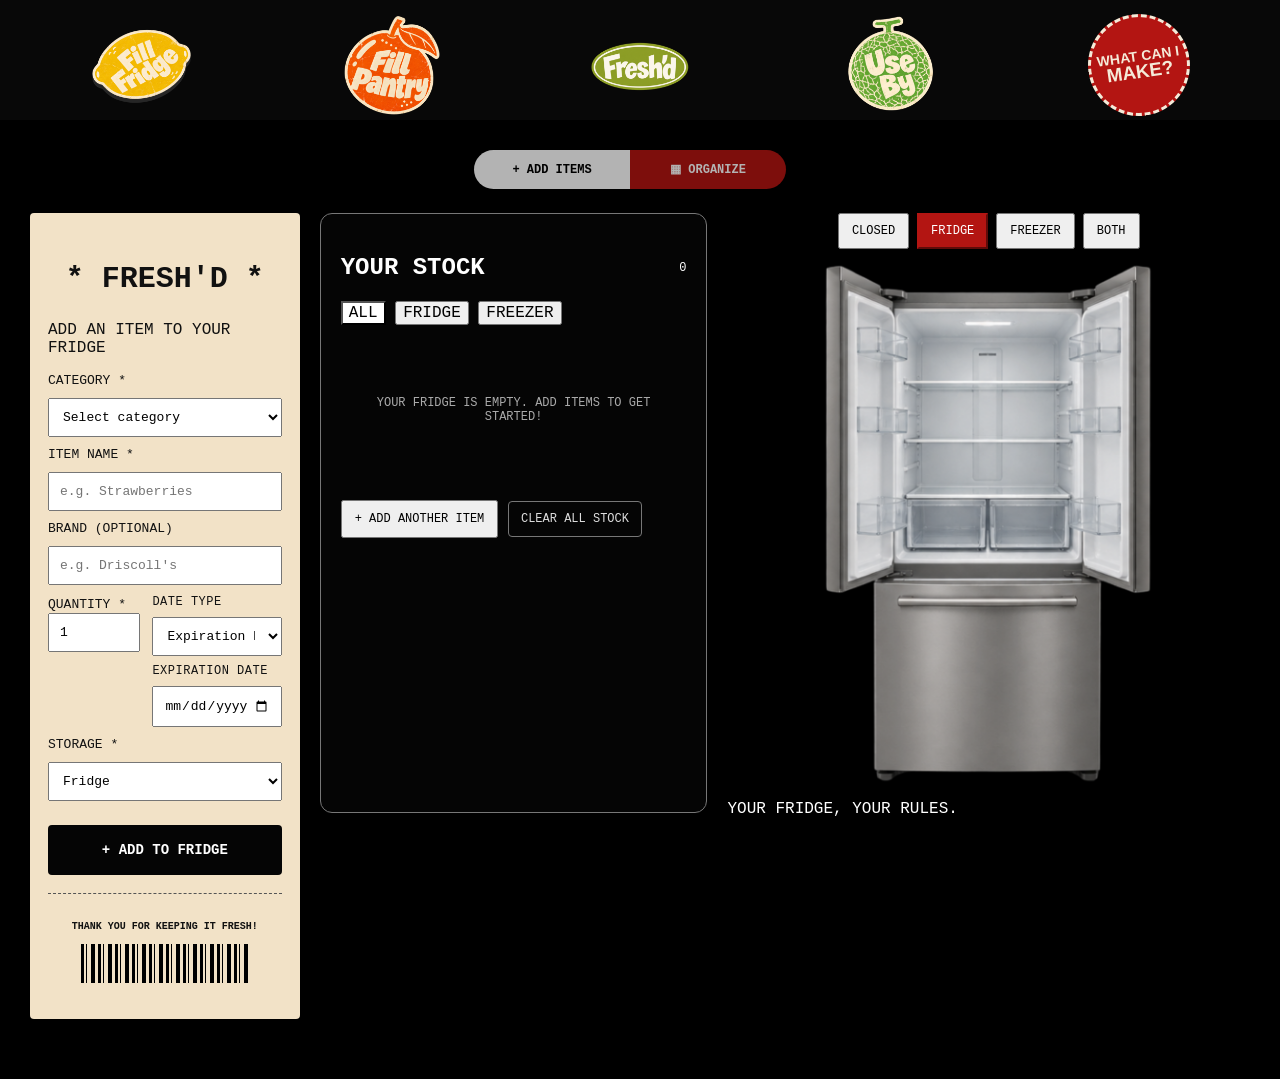
==== commit 8bb5a364: "Simplify navigation and fix homepage receipt totals - Nav: Fill Fridge, Fill Pantry, Fresh'd, Use By" ====
--- a/fill-fridge.html
+++ b/fill-fridge.html
@@ -16,35 +16,11 @@
   <!-- NAVIGATION -->
   <header class="site-header">
     <nav class="sticker-nav" aria-label="Main navigation">
-
-      <a href="fill-fridge.html">
-        <img src="images/fill-fridge-button.png" alt="Fill Fridge">
-      </a>
-
-      <a href="fill-pantry.html">
-        <img src="images/fill-pantry-button.png" alt="Fill Pantry">
-      </a>
-
-      <a href="buy-list.html">
-        <img src="images/buy-list-button.png" alt="Buy List">
-      </a>
-
-      <a href="index.html" class="logo-link">
-        <img src="images/freshd-logo.png" alt="Fresh'd Home">
-      </a>
-
-      <a href="customize.html">
-        <img src="images/customize-button.png" alt="Customize">
-      </a>
-
-      <a href="use-by.html">
-        <img src="images/use-by-button.png" alt="Use By">
-      </a>
-
-      <a href="about.html">
-        <img src="images/about-button.png" alt="About Us">
-      </a>
-
+      <a href="fill-fridge.html" aria-current="page"><img src="images/fill-fridge-button.png" alt="Fill Fridge"></a>
+      <a href="fill-pantry.html"><img src="images/fill-pantry-button.png" alt="Fill Pantry"></a>
+      <a href="index.html" class="brand"><img src="images/freshd-logo.png" alt="Fresh'd Home"></a>
+      <a href="use-by.html"><img src="images/use-by-button.png" alt="Use By"></a>
+      <a href="what-can-i-make.html" class="nav-stamp"><span>What can I <strong>make?</strong></span></a>
     </nav>
   </header>
 
--- a/css/style.css
+++ b/css/style.css
@@ -1026,7 +1026,7 @@
 
   .sticker-nav {
     display: grid;
-    grid-template-columns: repeat(7, minmax(0, 1fr));
+    grid-template-columns: repeat(5, minmax(0, 1fr));
     align-items: center;
     justify-items: center;
     gap: 2px;
@@ -1045,7 +1045,7 @@
 
   .sticker-nav img {
     width: 100%;
-    max-width: 52px;
+    max-width: 64px;
     height: auto;
     aspect-ratio: 1 / 1;
     object-fit: contain;
@@ -1065,7 +1065,73 @@
   }
 
   .sticker-nav img {
-    max-width: 44px;
-  }
-
-}
+    max-width: 52px;
+  }
+
+}
+
+/* =========================================
+   "WHAT CAN I MAKE?" STAMP
+   No sticker art exists for this page yet, so it borrows the
+   round red "OPEN ME!" stamp from the homepage.
+========================================= */
+
+.nav-stamp span,
+.feature-stamp {
+  font-family: Arial, Helvetica, sans-serif;
+  display: flex;
+  align-items: center;
+  justify-content: center;
+  text-align: center;
+  background: var(--red);
+  color: var(--cream);
+  border: 3px dashed var(--cream);
+  border-radius: 50%;
+  font-weight: 900;
+  text-transform: uppercase;
+  line-height: 1;
+  transform: rotate(-8deg);
+}
+
+.nav-stamp span {
+  flex-direction: column;
+  width: clamp(58px, 8vw, 104px);
+  height: clamp(58px, 8vw, 104px);
+  padding: 6px;
+  font-size: clamp(9px, 1.2vw, 14px);
+}
+
+.nav-stamp strong {
+  display: block;
+  font-size: 1.35em;
+}
+
+.nav-stamp[aria-current="page"] span {
+  box-shadow: 0 0 0 3px var(--yellow);
+}
+
+@media (max-width: 600px) {
+  .nav-stamp span {
+    width: 100%;
+    max-width: 60px;
+    height: auto;
+    aspect-ratio: 1 / 1;
+    font-size: 8px;
+    border-width: 2px;
+  }
+}
+
+/* Homepage feature cards use the sticker art instead of emoji */
+img.feature-icon {
+  display: block;
+  width: 90px;
+  height: 90px;
+  object-fit: contain;
+}
+
+.feature-stamp {
+  width: 90px;
+  height: 90px;
+  padding: 8px;
+  font-size: 13px;
+}
